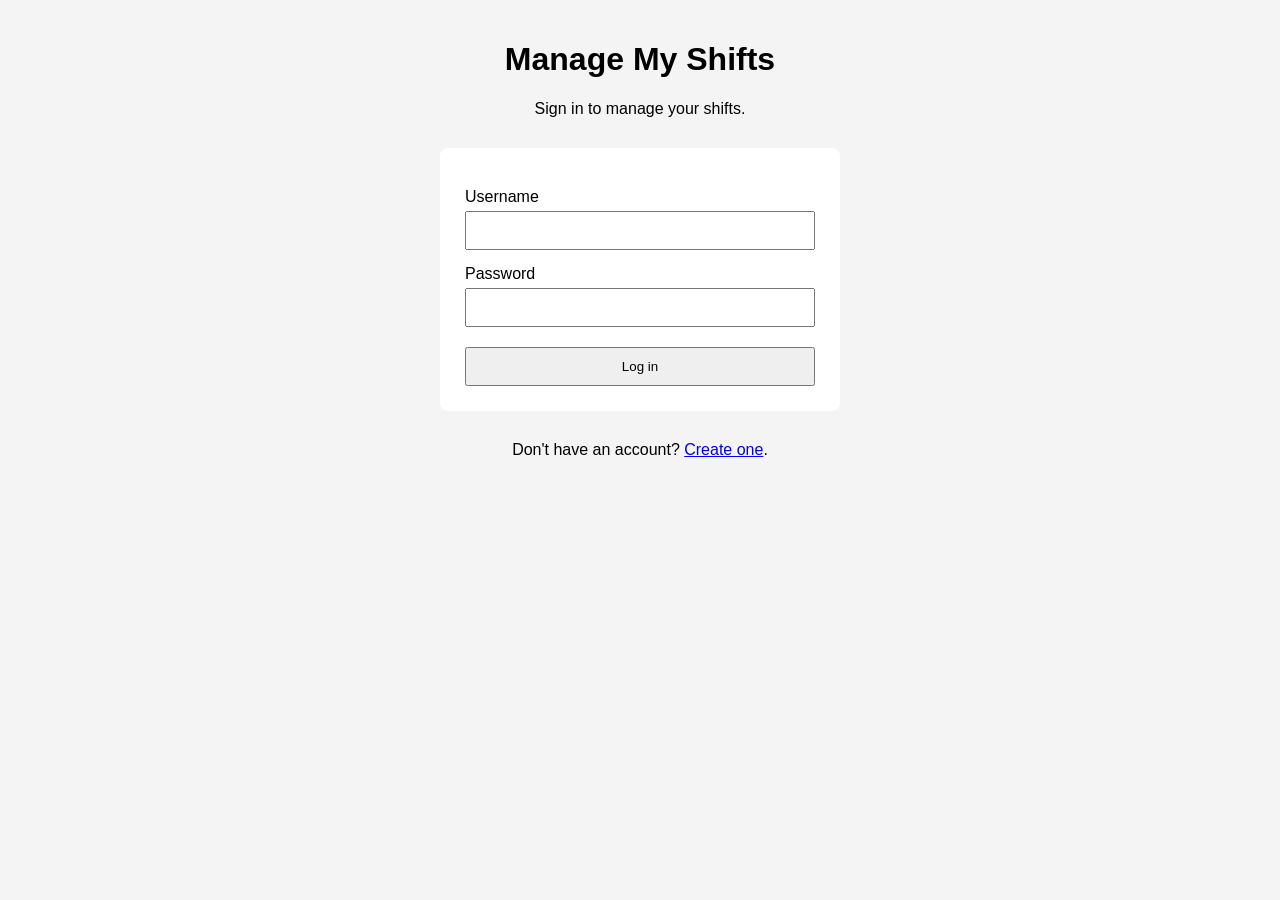
==== add-shift.html @ 3c526fe2 "feat(shifts): add shift storage layer with CRUD and profit calculation Add localStorage-backed shift" ====
<!DOCTYPE html>
<html lang="en">
<head>
    <meta charset="UTF-8">
    <meta name="viewport" content="width=device-width, initial-scale=1.0">
    <title id="pageTitle">Add Shift | Manage My Shifts</title>
    <link rel="stylesheet" href="css/style.css">

    <script src="js/storage.js"></script>
    <script src="js/session.js"></script>
    <script src="js/shifts.js"></script>
    <script>requireAuth();</script>
</head>
<body data-protected="true">
    <header class="topbar">
        <span class="logo">Manage My Shifts</span>
        <nav>
            <a href="home.html">My Shifts</a>
            <a href="add-shift.html">Add Shift</a>
            <a href="profile.html">Edit Profile</a>
        </nav>
        <div class="topbar-right">
            <span id="greeting"></span>
            <button type="button" id="logoutButton">Log out</button>
        </div>
    </header>

    <main>
        <h1 id="formTitle">Add Shift</h1>

        <div id="formErrors"></div>

        <form id="shiftForm">
            <label for="shiftDate">Date</label>
            <input type="date" id="shiftDate" required>

            <label for="startTime">Start time</label>
            <input type="time" id="startTime" required>

            <label for="endTime">End time</label>
            <input type="time" id="endTime" required>

            <label for="hourlyWage">Hourly wage</label>
            <input type="number" id="hourlyWage" min="0" step="0.01" required>

            <label for="workplaceSelect">Workplace</label>
            <select id="workplaceSelect">
                <option value="">Select a workplace</option>
                <option value="__new__">+ New workplace</option>
            </select>

            <div id="newWorkplaceGroup" style="display: none;">
                <label for="newWorkplace">New workplace name</label>
                <input type="text" id="newWorkplace">
            </div>

            <label for="shiftName">Shift name</label>
            <input type="text" id="shiftName" required>

            <label for="comments">Comments (optional)</label>
            <textarea id="comments" rows="3"></textarea>

            <button type="submit" id="saveButton">Save shift</button>
            <div id="savingIndicator" class="spinner" style="display: none;"></div>
        </form>
    </main>

    <script src="js/add-shift.js"></script>
</body>
</html>
---- css/style.css ----
* {
    box-sizing: border-box;
}

body {
    font-family: Arial, sans-serif;
    background-color: #f4f4f4;
    margin: 0;
    padding: 20px;
}

h1,
p {
    text-align: center;
}

form {
    max-width: 400px;
    margin: 30px auto;
    padding: 25px;
    background-color: white;
    border-radius: 8px;
}

label {
    display: block;
    margin-top: 15px;
    margin-bottom: 5px;
}

input {
    width: 100%;
    padding: 10px;
}

button {
    width: 100%;
    padding: 10px;
    margin-top: 20px;
    cursor: pointer;
}

.error-list {
    max-width: 400px;
    margin: 20px auto 0;
    padding: 15px 15px 15px 35px;
    background-color: #fdecea;
    border-left: 4px solid #d32f2f;
    border-radius: 4px;
    color: #611a15;
}

.topbar {
    display: flex;
    flex-wrap: wrap;
    align-items: center;
    gap: 15px;
    padding: 15px 20px;
    background-color: #fff;
    border-radius: 8px;
}

.topbar .logo {
    font-weight: bold;
}

.topbar nav {
    display: flex;
    gap: 15px;
}

.topbar-right {
    display: flex;
    align-items: center;
    gap: 10px;
    margin-left: auto;
}

.topbar-right button {
    width: auto;
    margin-top: 0;
    padding: 8px 14px;
}

select, textarea {
    width: 100%;
    padding: 10px;
}

.spinner {
    display: inline-block;
    width: 20px;
    height: 20px;
    border: 3px solid #ccc;
    border-top-color: #333;
    border-radius: 50%;
    animation: spin 0.6s linear infinite;
    vertical-align: middle;
    margin-left: 10px;
}

@keyframes spin {
    to { transform: rotate(360deg); }
}
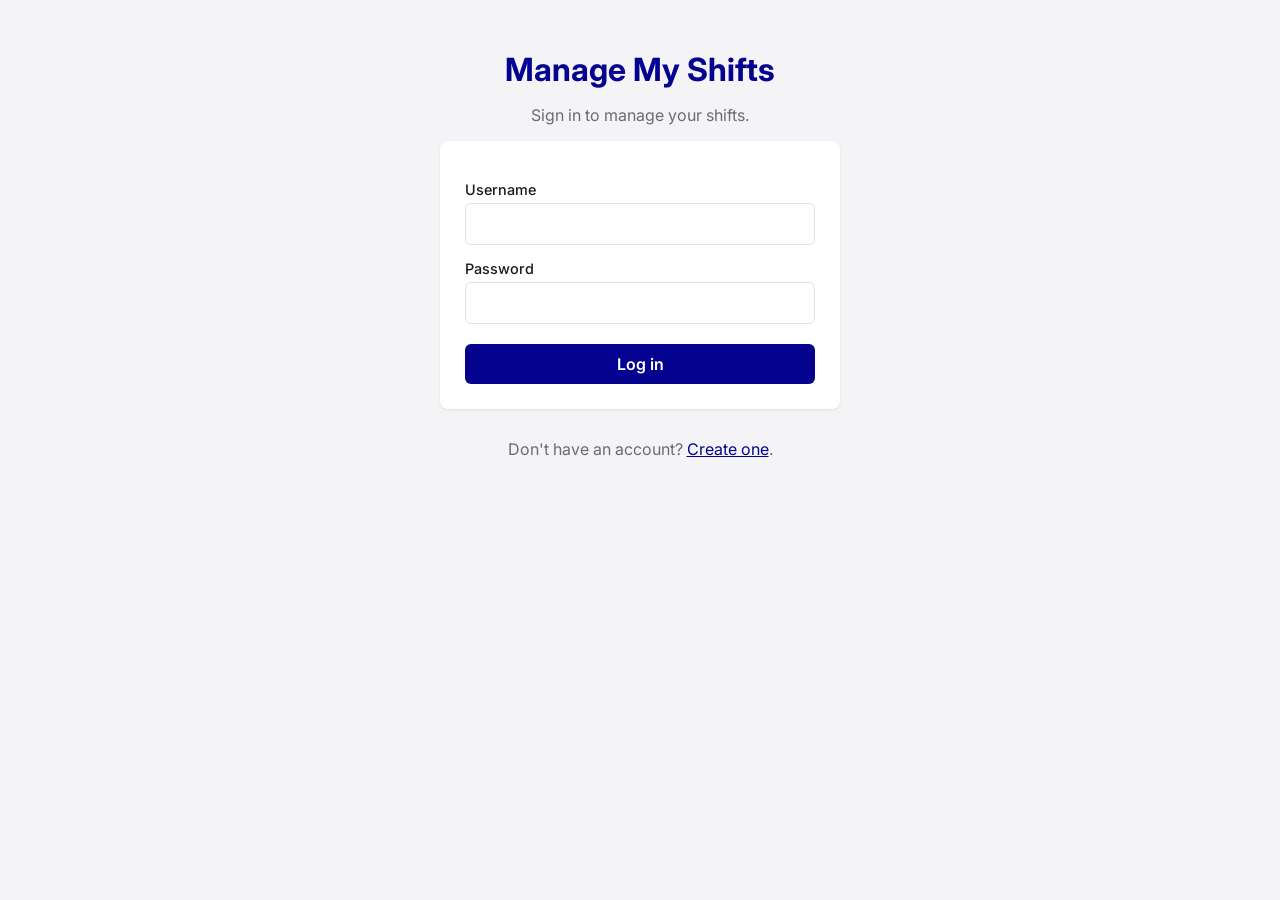
==== commit 73984b44: "style: complete UI polish pass Introduce a brand color system as CSS custom properties (blue primary" ====
--- a/add-shift.html
+++ b/add-shift.html
@@ -4,15 +4,19 @@
     <meta charset="UTF-8">
     <meta name="viewport" content="width=device-width, initial-scale=1.0">
     <title id="pageTitle">Add Shift | Manage My Shifts</title>
+    <link rel="preconnect" href="https://fonts.googleapis.com">
+    <link rel="preconnect" href="https://fonts.gstatic.com" crossorigin>
+    <link href="https://fonts.googleapis.com/css2?family=Inter:wght@400;500;600;700&display=swap" rel="stylesheet">
     <link rel="stylesheet" href="css/style.css">
 
     <script src="js/storage.js"></script>
     <script src="js/session.js"></script>
     <script src="js/shifts.js"></script>
+    <script src="js/nav.js"></script>
     <script>requireAuth();</script>
 </head>
 <body data-protected="true">
-    <header class="topbar">
+     <header class="topbar">
         <span class="logo">Manage My Shifts</span>
         <nav>
             <a href="home.html">My Shifts</a>
@@ -21,12 +25,25 @@
         </nav>
         <div class="topbar-right">
             <span id="greeting"></span>
-            <button type="button" id="logoutButton">Log out</button>
+            <button type="button" id="navToggle" class="icon-button nav-toggle" aria-label="Menu" aria-expanded="false">
+                <svg viewBox="0 0 24 24" width="20" height="20" fill="none" stroke="white" stroke-width="2" stroke-linecap="round" stroke-linejoin="round">
+                    <line x1="3" y1="6" x2="21" y2="6"></line>
+                    <line x1="3" y1="12" x2="21" y2="12"></line>
+                    <line x1="3" y1="18" x2="21" y2="18"></line>
+                </svg>
+            </button>
+            <button type="button" id="logoutButton" class="icon-button" aria-label="Log out" title="Log out">
+                <svg viewBox="0 0 24 24" width="20" height="20" fill="none" stroke="white" stroke-width="2" stroke-linecap="round" stroke-linejoin="round">
+                    <path d="M9 21H5a2 2 0 0 1-2-2V5a2 2 0 0 1 2-2h4"></path>
+                    <polyline points="16 17 21 12 16 7"></polyline>
+                    <line x1="21" y1="12" x2="9" y2="12"></line>
+                </svg>
+            </button>
         </div>
     </header>
 
     <main>
-        <h1 id="formTitle">Add Shift</h1>
+        <h1 class="form-title" id="formTitle">Add Shift</h1>
 
         <div id="formErrors"></div>
 
@@ -60,7 +77,7 @@
             <label for="comments">Comments (optional)</label>
             <textarea id="comments" rows="3"></textarea>
 
-            <button type="submit" id="saveButton">Save shift</button>
+            <button type="submit" id="saveButton" class="btn-confirm">Save shift</button>
             <div id="savingIndicator" class="spinner" style="display: none;"></div>
         </form>
     </main>
--- a/css/style.css
+++ b/css/style.css
@@ -1,43 +1,145 @@
+/* ============================================================
+   DESIGN TOKENS
+   Every color and the font in this project reference these
+   variables instead of being written out by hand. Change a
+   value here once, and it updates everywhere it's used.
+   ============================================================ */
+:root {
+    --color-primary: #050290;       /* blue — brand color, navigation, structure */
+    --color-primary-hover: #030170;
+
+    --color-confirm: #004B34;       /* green — save, create, confirm actions */
+    --color-confirm-hover: #003526;
+
+    --color-danger: #9C2113;        /* red — delete, logout, destructive actions */
+    --color-danger-hover: #7a190e;
+
+    --color-bg: #f4f4f6;            /* page background — light gray */
+    --color-surface: #ffffff;       /* cards, forms, header — white */
+    --color-border: #e2e2e6;
+    --color-text: #1a1a1a;
+    --color-text-muted: #6b6b70;
+
+    --font-family: 'Inter', Arial, sans-serif;
+    --radius: 8px;
+}
+
 * {
     box-sizing: border-box;
 }
 
 body {
-    font-family: Arial, sans-serif;
-    background-color: #f4f4f4;
+    font-family: var(--font-family);
+    background-color: var(--color-bg);
+    color: var(--color-text);
     margin: 0;
     padding: 20px;
 }
 
-h1,
+h1, h1 * {
+    color: var(--color-primary);
+}
+
 p {
+    text-align: center;
+    color: var(--color-text-muted);
+}
+
+.form-title {
+    max-width: 400px;
+    margin: 30px auto 0;
     text-align: center;
 }
 
 form {
     max-width: 400px;
-    margin: 30px auto;
+    margin: 15px auto 30px;
     padding: 25px;
-    background-color: white;
-    border-radius: 8px;
+    background-color: var(--color-surface);
+    border-radius: var(--radius);
+    box-shadow: 0 1px 3px rgba(0, 0, 0, 0.08);
 }
 
 label {
     display: block;
     margin-top: 15px;
     margin-bottom: 5px;
-}
-
-input {
+    font-weight: 500;
+    font-size: 0.9em;
+}
+
+input, select, textarea {
     width: 100%;
     padding: 10px;
-}
-
-button {
+    border: 1px solid var(--color-border);
+    border-radius: 6px;
+    font-family: var(--font-family);
+    font-size: 1em;
+}
+
+input:focus, select:focus, textarea:focus {
+    outline: none;
+    border-color: var(--color-primary);
+    box-shadow: 0 0 0 3px rgba(5, 2, 144, 0.12);
+}
+
+/* ============================================================
+   BUTTONS — semantic color system
+   .btn-primary  = default/neutral action (blue)   — e.g. Log in
+   .btn-confirm  = positive/save/create action (green)
+   .btn-danger   = destructive/exit action (red)   — e.g. logout, delete
+   ============================================================ */
+button, .button-link {
+    display: inline-block;
     width: 100%;
     padding: 10px;
     margin-top: 20px;
+    border: none;
+    border-radius: 6px;
+    font-family: var(--font-family);
+    font-size: 1em;
+    font-weight: 600;
+    text-align: center;
+    text-decoration: none;
     cursor: pointer;
+    transition: background-color 0.15s;
+}
+
+.btn-primary {
+    background-color: var(--color-primary);
+    color: white;
+}
+.btn-primary:hover {
+    background-color: var(--color-primary-hover);
+}
+
+.btn-confirm {
+    background-color: var(--color-confirm);
+    color: white;
+}
+.btn-confirm:hover {
+    background-color: var(--color-confirm-hover);
+}
+
+.btn-danger {
+    background-color: var(--color-danger);
+    color: white;
+}
+.btn-danger:hover {
+    background-color: var(--color-danger-hover);
+}
+
+.btn-outline {
+    background-color: transparent;
+    color: var(--color-primary);
+    border: 1px solid var(--color-primary);
+}
+.btn-outline:hover {
+    background-color: rgba(5, 2, 144, 0.06);
+}
+
+a {
+    color: var(--color-primary);
 }
 
 .error-list {
@@ -45,8 +147,8 @@
     margin: 20px auto 0;
     padding: 15px 15px 15px 35px;
     background-color: #fdecea;
-    border-left: 4px solid #d32f2f;
-    border-radius: 4px;
+    border-left: 4px solid var(--color-danger);
+    border-radius: 6px;
     color: #611a15;
 }
 
@@ -54,45 +156,180 @@
     display: flex;
     flex-wrap: wrap;
     align-items: center;
+    justify-content: space-between;
     gap: 15px;
     padding: 15px 20px;
-    background-color: #fff;
-    border-radius: 8px;
-}
-
-.topbar .logo {
-    font-weight: bold;
-}
-
-.topbar nav {
-    display: flex;
-    gap: 15px;
-}
-
+    background-color: var(--color-surface);
+    border-radius: var(--radius);
+    box-shadow: 0 1px 3px rgba(0, 0, 0, 0.08);
+}
+
+.topbar .logo,
 .topbar-right {
-    display: flex;
+    flex: 1 0 0;
+}
+
+.topbar-right {
+    display: flex;
+    justify-content: flex-end;
     align-items: center;
     gap: 10px;
-    margin-left: auto;
-}
-
-.topbar-right button {
+    margin-left: 0;
+}
+
+.topbar-right span {
+    line-height: 1;
+}
+
+.topbar .logo {
+    font-weight: 700;
+    color: var(--color-primary);
+}
+
+.topbar nav {
+    display: flex;
+    gap: 15px;
+}
+
+.topbar nav a {
+    font-weight: 500;
+    text-decoration: none;
+}
+
+
+.icon-button {
+    display: inline-flex;
+    align-items: center;
+    justify-content: center;
+    background-color: var(--color-danger);
+    border: none;
+    border-radius: 50%;
+    cursor: pointer;
+    transition: background-color 0.15s;
+}
+.icon-button:hover {
+    background-color: var(--color-danger-hover);
+}
+
+.topbar-right .icon-button {
+    width: 36px;
+    height: 36px;
+    min-height: 36px;
+    padding: 0;
+    margin-top: 0;
+}
+
+.page-header {
+    display: flex;
+    justify-content: space-between;
+    align-items: center;
+    max-width: 900px;
+    margin: 0 auto 20px;
+}
+
+.page-header h1 {
+    margin: 0;
+}
+
+.button-link {
+    width: auto;
+}
+
+.filter-bar {
+    display: flex;
+    flex-wrap: wrap;
+    align-items: flex-end;
+    gap: 15px;
+    max-width: 900px;
+    margin: 0 auto 20px;
+    padding: 15px;
+    background: var(--color-surface);
+    border-radius: var(--radius);
+    box-shadow: 0 1px 3px rgba(0, 0, 0, 0.08);
+}
+
+.filter-field {
+    display: flex;
+    flex-direction: column;
+}
+
+.filter-field label {
+    font-size: 0.85em;
+    margin-bottom: 4px;
+    margin-top: 0;
+}
+
+.filter-bar button {
     width: auto;
     margin-top: 0;
     padding: 8px 14px;
 }
 
-select, textarea {
+.table-wrapper {
+    max-width: 900px;
+    margin: 0 auto;
+    overflow-x: auto;
+    background: var(--color-surface);
+    border-radius: var(--radius);
+    box-shadow: 0 1px 3px rgba(0, 0, 0, 0.08);
+}
+
+#shiftsTable {
     width: 100%;
-    padding: 10px;
+    border-collapse: collapse;
+}
+
+#shiftsTable th {
+    background-color: var(--color-bg);
+    color: var(--color-text-muted);
+    font-size: 0.8em;
+    text-transform: uppercase;
+    letter-spacing: 0.04em;
+}
+
+#shiftsTable th, #shiftsTable td {
+    padding: 12px;
+    text-align: left;
+    border-bottom: 1px solid var(--color-border);
+}
+
+.clickable-row {
+    cursor: pointer;
+}
+.clickable-row:hover {
+    background-color: rgba(5, 2, 144, 0.04);
+}
+
+.best-month {
+    max-width: 900px;
+    margin: 20px auto 0;
+    padding: 15px;
+    background-color: rgba(0, 75, 52, 0.08);
+    color: var(--color-confirm);
+    border-radius: var(--radius);
+    text-align: center;
+    font-weight: 600;
+}
+
+#emptyState {
+    max-width: 900px;
+    margin: 40px auto;
+    text-align: center;
+}
+
+#noResultsMessage {
+    max-width: 900px;
+    margin: 20px auto;
+    text-align: center;
+    color: var(--color-text-muted);
 }
 
 .spinner {
     display: inline-block;
     width: 20px;
     height: 20px;
-    border: 3px solid #ccc;
-    border-top-color: #333;
+    border: 3px solid var(--color-border);
+    border-top-color: var(--color-confirm);
     border-radius: 50%;
     animation: spin 0.6s linear infinite;
     vertical-align: middle;
@@ -101,4 +338,105 @@
 
 @keyframes spin {
     to { transform: rotate(360deg); }
-}+}
+
+.nav-toggle {
+    display: none;
+}
+
+.icon-button.nav-toggle {
+    background-color: var(--color-primary);
+}
+.icon-button.nav-toggle:hover {
+    background-color: var(--color-primary-hover);
+}
+
+/* ============================================================
+   RESPONSIVE ADJUSTMENTS
+   ============================================================ */
+@media (max-width: 600px) {
+    body {
+        padding: 10px;
+    }
+
+    .topbar {
+        flex-wrap: nowrap;
+        gap: 6px;
+        padding: 8px 10px;
+        position: relative;
+    }
+
+    .topbar .logo {
+        font-size: 0.85em;
+        white-space: nowrap;
+        overflow: hidden;
+        text-overflow: ellipsis;
+    }
+
+    .topbar nav {
+        display: none;
+        flex-direction: column;
+        position: absolute;
+        top: 100%;
+        left: 0;
+        right: 0;
+        margin-top: 8px;
+        padding: 12px 16px;
+        background-color: var(--color-surface);
+        border-radius: 0 0 var(--radius) var(--radius);
+        box-shadow: 0 4px 10px rgba(0, 0, 0, 0.12);
+        gap: 12px;
+        z-index: 10;
+    }
+
+    .topbar nav a {
+        font-size: 0.8em;
+        white-space: nowrap;
+    }
+
+    .topbar nav.open {
+        display: flex;
+    }
+
+    .topbar-right {
+        gap: 6px;
+    }
+
+    .topbar-right span {
+        display: none;
+    }
+
+    .page-header {
+        padding-top: 15px;
+        flex-direction: column;
+        align-items: stretch;
+        gap: 8px;
+        text-align: center;
+    }
+
+    .page-header h1 {
+        font-size: 1.2em;
+    }
+
+    .button-link {
+        padding: 6px 10px;
+        font-size: 0.85em;
+    }
+
+    .filter-bar {
+        flex-direction: column;
+        align-items: stretch;
+    }
+
+    .filter-bar button {
+        width: 100%;
+    }
+
+    #shiftsTable th, #shiftsTable td {
+        padding: 8px 6px;
+        font-size: 0.85em;
+    }
+    .nav-toggle {
+        display: inline-flex;
+    }
+}
